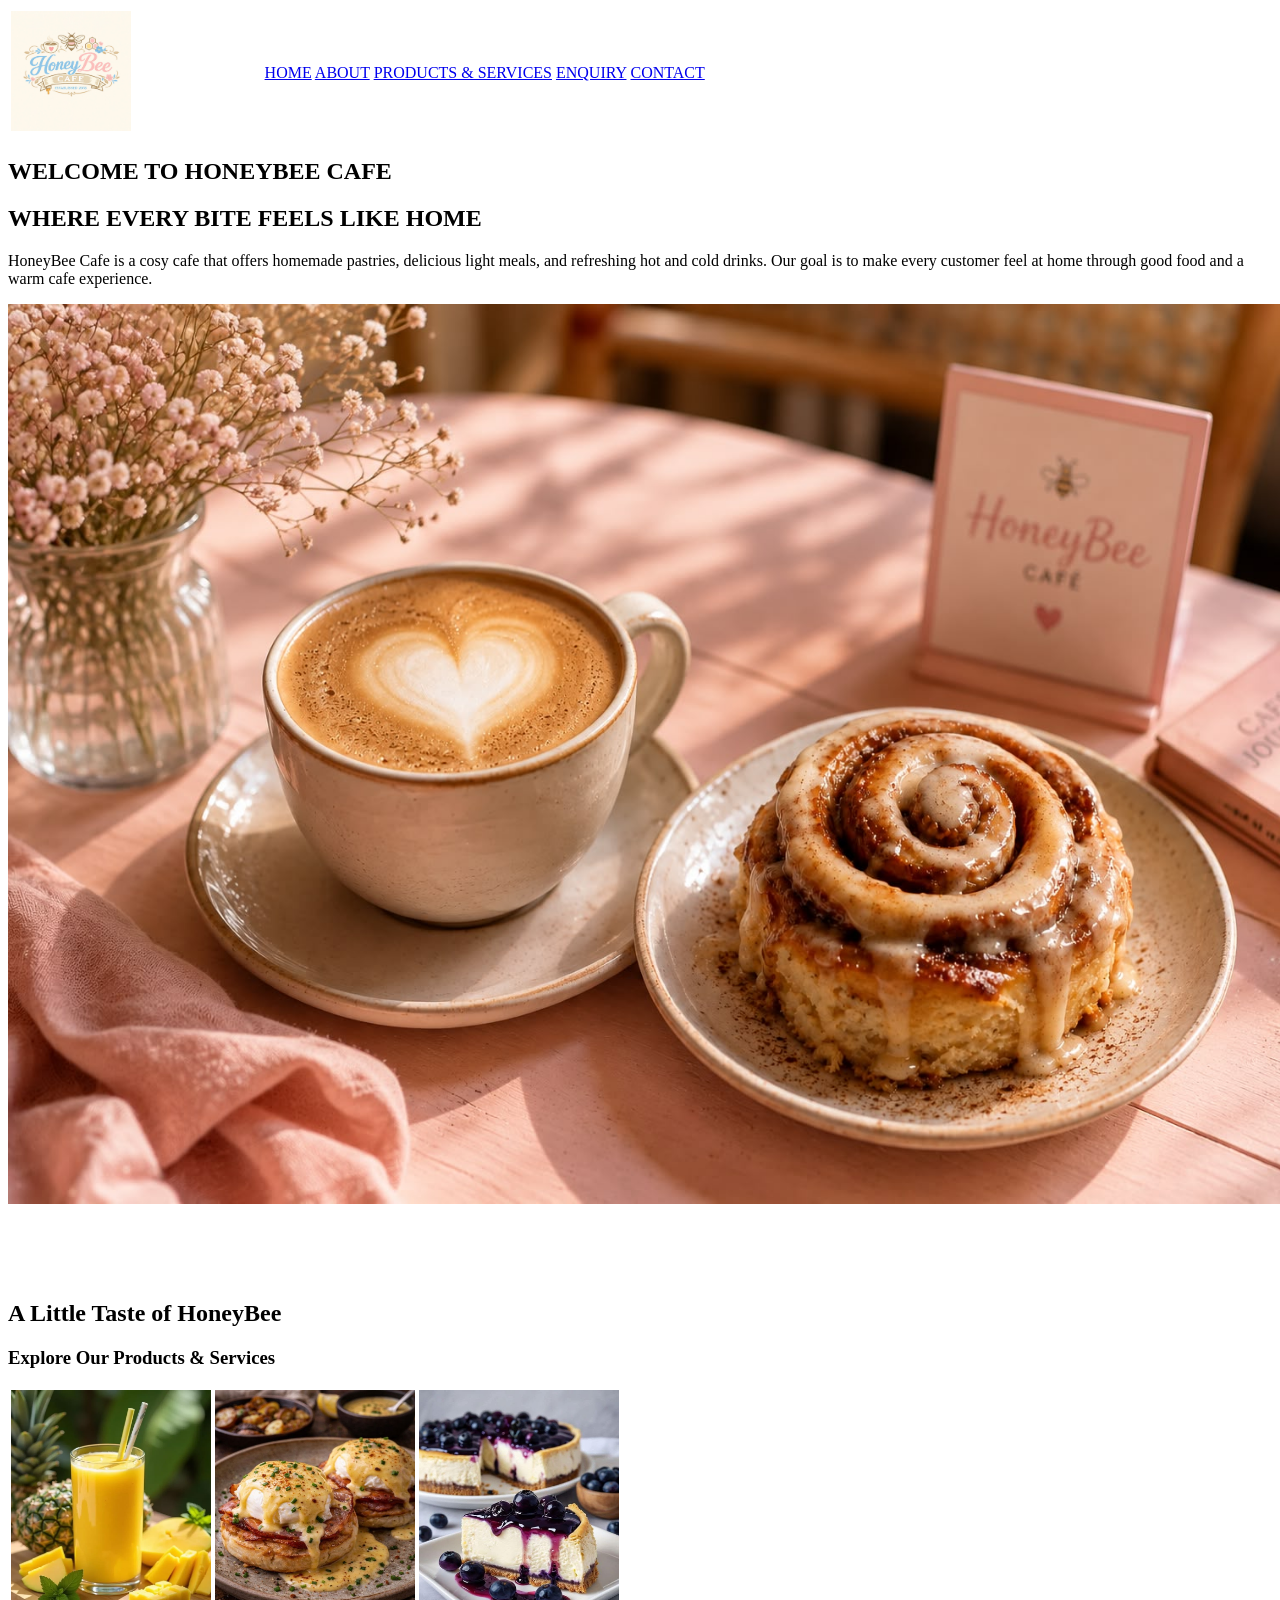
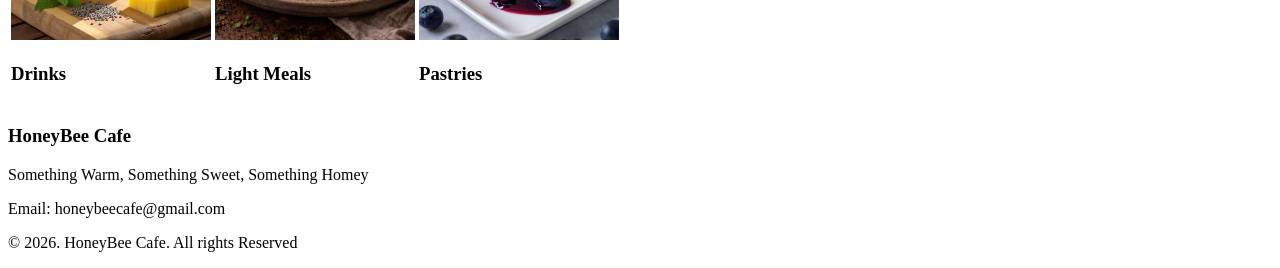
==== index.html @ 022ff83e "linking style.css to the existing pages" ====
<!DOCTYPE html>
<html lang="en">
<head>
    <meta charset="UTF-8">
    <meta name="viewport" content="width=device-width, initial-scale=1.0">
    <link rel="stylesheet" href="./assets/css/style.css">
    <title>HOME | HoneyBee Cafe</title>
</head>
<body>
    <!--Header Section-->
    <header>
        <table width="100%">
            <tr>
                <td width="20%">
                    <!--HoneyBee Cafe Logo-->
                    <img src="./assets/images/HoneyBee Logo.jpeg" alt="HoneyBee Cafe Logo" width="120">
                </td>
                <td>
                    <!--Main Navigation Menu-->
                    <nav>
                        <a href="./index.html">HOME</a>
                        <a href="./pages/about.html">ABOUT</a>
                        <a href="./pages/products&services.html">PRODUCTS & SERVICES</a>
                        <a href="./pages/enquiry.html">ENQUIRY</a>
                        <a href="./pages/contact.html">CONTACT</a>
                    </nav>
                </td>
            </tr>
        </table>
    </header>
    <!--Main Content-->
    <main>
        <!--Welcome Section-->
        <section>
            <h1>WELCOME TO HONEYBEE CAFE</h1>
            <h2>WHERE EVERY BITE FEELS LIKE HOME</h2>
            <p>
                HoneyBee Cafe is a cosy cafe that offers homemade pastries,
                delicious light meals, and refreshing hot and cold drinks.
                Our goal is to make every customer feel at home through good food and a warm cafe experience.
            </p>
            <img src="assets/images/Hero Image.jpeg" alt="Hero Image" width="1300" height="900">
        </section>
        <section>
            <br/><br/>
            <br/><br/>
        </section>
        <!--Cafe Highlights Section-->
        <section>
            <h2>A Little Taste of HoneyBee</h2>
            <h3>Explore Our Products & Services</h3>
            <table>
                <tr>
                    <td>
                        <a href="./pages/products&services.html#drinks">
                            <img src="./assets/images/Pineapple Juice.jpeg" alt="Pineapple Juice" width="200" height="250">
                        </a>
                        <h3>Drinks</h3>
                    </td>
                    <td>
                        <a href="./pages/products&services.html#light-meals">
                            <img src="./assets/images/Egg Benedict.jpeg" alt="Egg Benedict" width="200" height="250">
                        </a>
                        <h3>Light Meals</h3>
                    </td>
                    <td>
                        <a href="./pages/products&services.html#pastries">
                            <img src="./assets/images/Bluberry Cheesecake.jpeg" alt="Blueberry Cheesecake" width="200" height="250">
                        </a>
                        <h3>Pastries</h3>
                    </td>  
                </tr>
            </table>
        </section>
    </main>
    <!--Footer Section-->
    <footer>
        <h3>HoneyBee Cafe</h3>

        <p>Something Warm, Something Sweet, Something Homey</p>
        <p>Email: honeybeecafe@gmail.com</p>
        <p>&copy; 2026. HoneyBee Cafe. All rights Reserved</p>
    </footer>
</body>
</html>
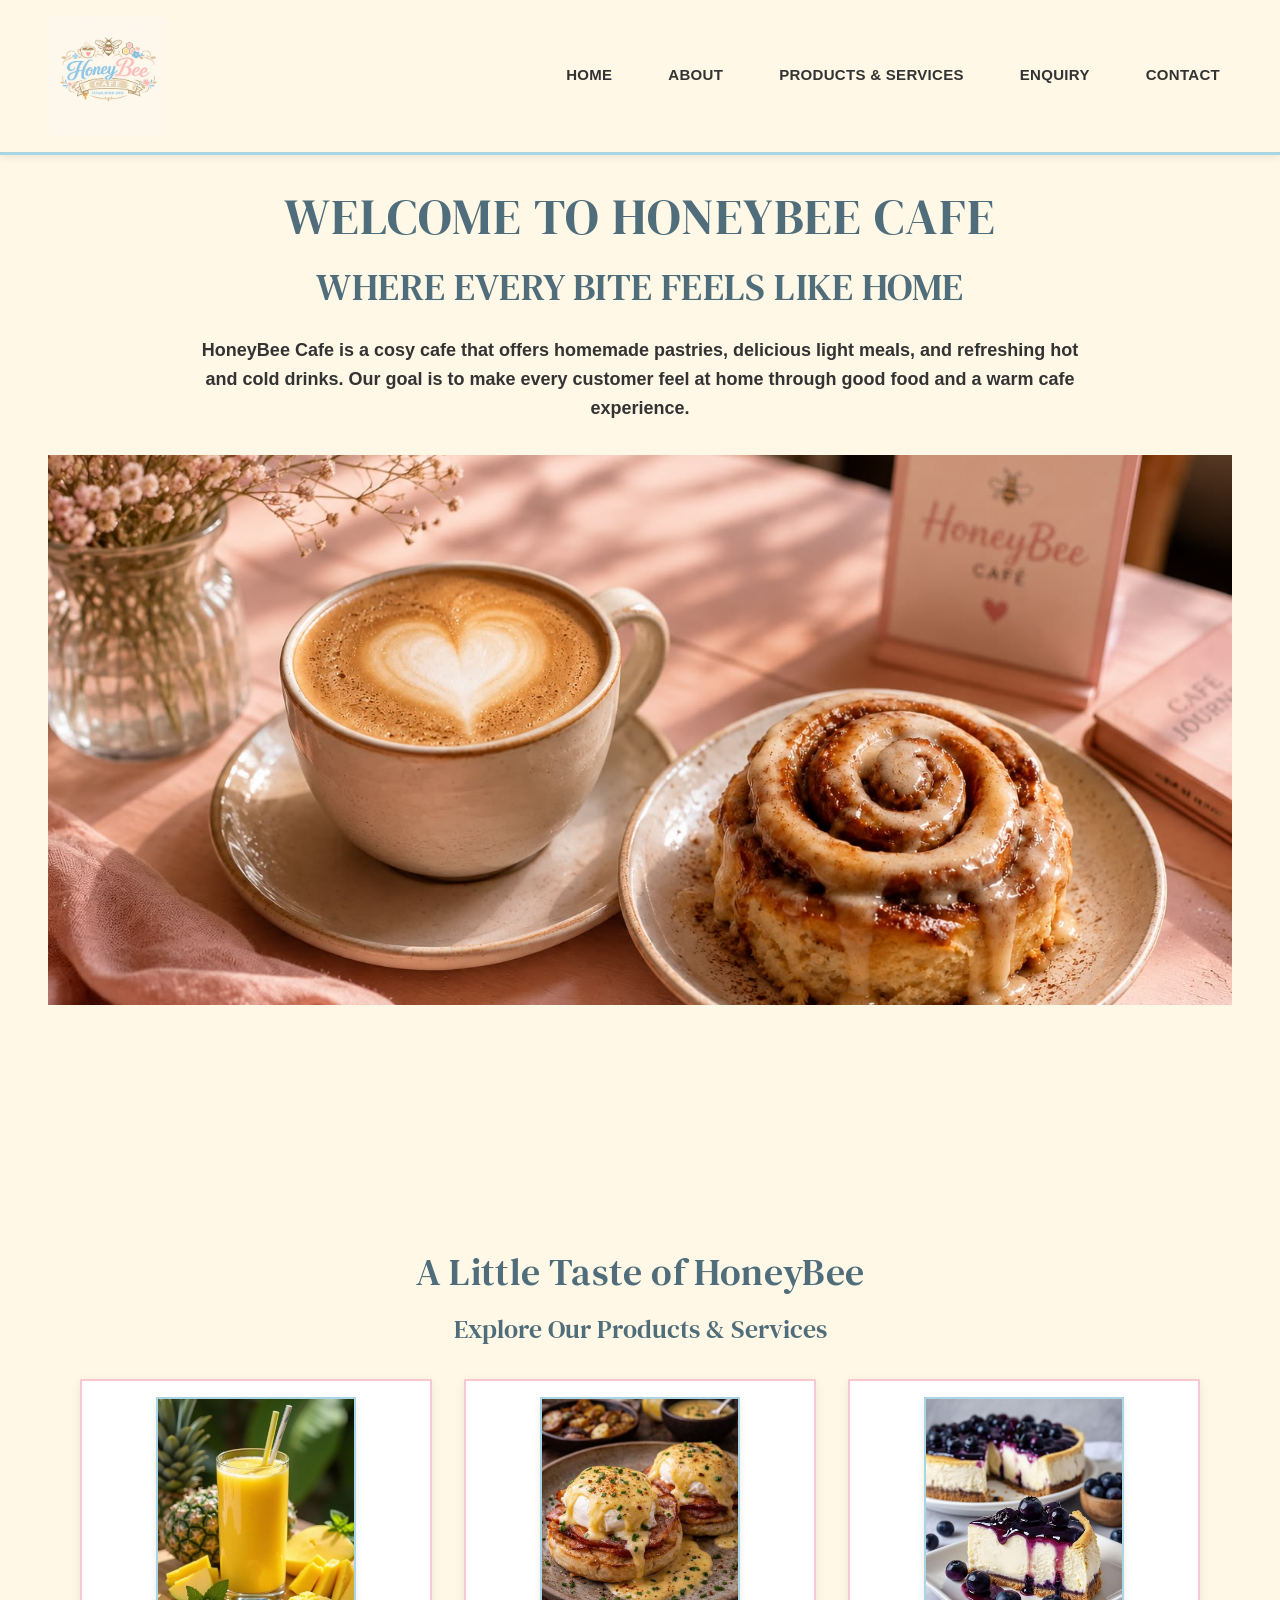
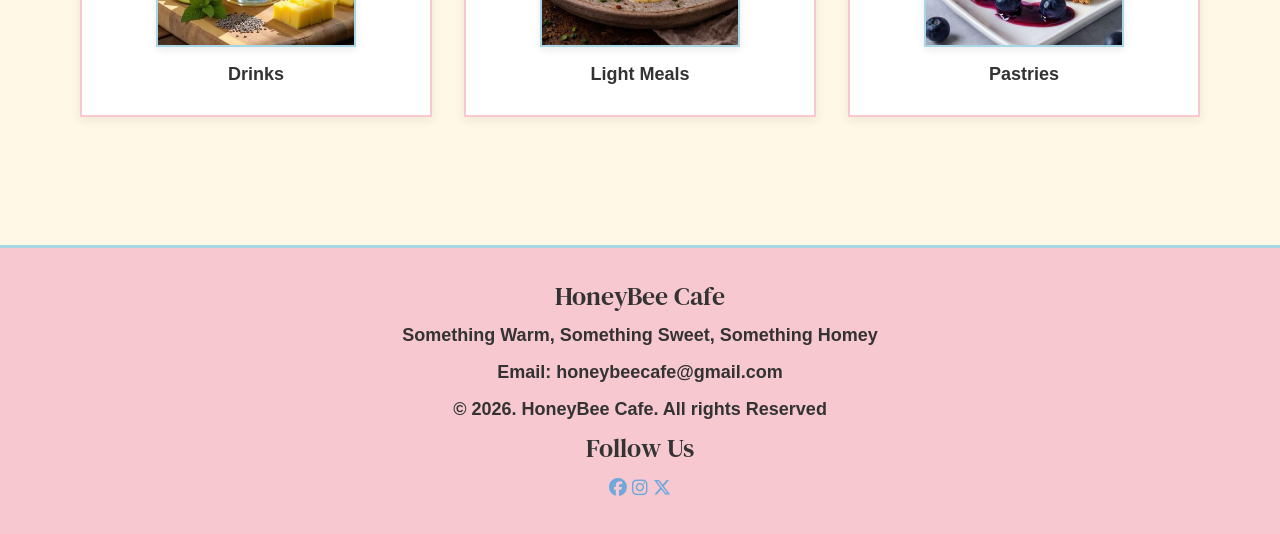
==== commit 2fe506d9: "Updated index.html" ====
--- a/index.html
+++ b/index.html
@@ -4,6 +4,8 @@
     <meta charset="UTF-8">
     <meta name="viewport" content="width=device-width, initial-scale=1.0">
     <link rel="stylesheet" href="./assets/css/style.css">
+    <link rel="icon" type="image/jpeg" href="./assets/images/favicon.logo.jpeg">
+    <link rel="stylesheet" href="https://cdnjs.cloudflare.com/ajax/libs/font-awesome/6.5.2/css/all.min.css">
     <title>HOME | HoneyBee Cafe</title>
 </head>
 <body>
@@ -80,6 +82,25 @@
         <p>Something Warm, Something Sweet, Something Homey</p>
         <p>Email: honeybeecafe@gmail.com</p>
         <p>&copy; 2026. HoneyBee Cafe. All rights Reserved</p>
+
+        <h3 class="follow">Follow Us</h3>
+
+        <div class="social-icons">
+            <!-- Facebook icon -->
+            <a href="https://www.facebook.com/" target="_blank" aria-label="Facebook">
+                <i class="fa-brands fa-facebook"></i>
+            </a>
+
+            <!-- Instagram icon -->
+            <a href="https://www.instagram.com/" target="_blank" aria-label="Instagram">
+                <i class="fa-brands fa-instagram"></i>
+            </a>
+
+            <!-- X/Twitter icon -->
+            <a href="https://x.com/" target="_blank" aria-label="Twitter">
+                <i class="fa-brands fa-x-twitter"></i>
+            </a>
+        </div>
     </footer>
 </body>
 </html>
--- a/assets/css/style.css
+++ b/assets/css/style.css
@@ -0,0 +1,785 @@
+/* 
+    HoneyBee Cafe
+    External CSS Stylesheet
+*/
+
+/* Google Fonts */
+@import url('https://fonts.googleapis.com/css2?family=DM+Serif+Display&family=DM+Serif+Text&display=swap');
+
+/* HoneyBee Café colour palette */
+:root {
+    --baby-blue: #A9D6E5;
+    --baby-pink: #F7C8D0;
+    --cream-white: #FFF8E7;
+    --dark-text: #333333;
+    --white: #FFFFFF;
+}
+
+/* CSS Reset */
+/* Removes the browser's default margin and padding */
+* {
+    margin: 0;
+    padding: 0;
+    box-sizing: border-box; 
+}
+
+/* Header visual styling */
+header {
+    background-color: var(--white);
+    border-bottom: 3px solid var(--baby-blue);
+    box-shadow: 0 2px 8px rgba(0, 0, 0, 0.08);
+}
+
+/* Styles the HoneyBee Cafe logo */
+header img {
+    border-radius: 8px;
+}
+
+/* Base styling */
+/* Styling for the entire webpage */
+body {
+    font-family: Arial, sans-serif;
+    font-size: 18px;
+    line-height: 1.6;
+    background-color: var(--cream-white);
+    color: var(--dark-text);
+}
+
+/* Heading visual styling */
+h1,
+h2,
+h3 {
+    color: #4F6D7A;
+}
+
+/*H1: Main headings*/
+h1 {
+    font-family: 'DM Serif Display', serif;
+    font-size: 3.125rem;
+    font-weight: 400;
+    line-height: 1.2;
+    letter-spacing: 0.02em;
+}
+
+/*H2: Section headings*/
+h2 {
+    font-family: 'DM Serif Text', serif;
+    font-size: 2.375rem; 
+    font-weight: 400;
+    line-height: 1.3;
+    letter-spacing: 0.01em;
+    text-align: center;
+}
+
+/* H3: Subsection headings */
+h3 {
+    font-family: 'DM Serif Text', serif;
+    font-size: 1.625rem;
+    font-weight: 400;
+    line-height: 1.3;
+}
+
+/*Paragraphs*/
+p {
+    font-family: Arial, sans-serif;
+    font-size: 1.125rem;
+    font-weight: 400;
+    line-height: 1.6;
+}
+
+/* Image styling */
+/* Help images adjust to smaller screens */
+img {
+    max-width: 100%;
+    height: auto;
+
+    display: block;
+}
+
+/* Link Styling */
+a {
+    text-decoration: none;
+ 
+    /* Baby Blue */
+    color: #6FA8DC;
+}
+
+/* Navigation layout */
+/* Places the navigation links in a row */
+nav {
+    display: flex;
+    justify-content: flex-end;
+    align-items: center;
+    gap: 2rem;
+}
+
+/* Navigation text */
+nav a {
+    font-family: Arial, sans-serif;
+    font-size: 0.9375rem;
+    font-weight: 600;
+    letter-spacing: 0.02em;
+}
+
+/* Styles each navigation link */
+nav a{
+    color: #333333;
+    white-space: nowrap;
+}
+
+/* Navigation visual styling */
+nav a {
+    color: var(--dark-text);
+    padding: 0.5rem 0.75rem;
+    border-bottom: 2px solid transparent;
+}
+
+/* Changes the navigation link when the mouse moves over it */
+nav a:hover {
+    color: #5B9BD5;
+    border-bottom: 2px solid var(--baby-pink);
+}
+
+/* Shows which navigation link has keyboard focus */
+nav a:focus {
+    outline: 2px solid var(--baby-blue);
+    outline-offset: 3px;
+}
+
+/* Styling while the navigation link is being clicked */
+nav a:active {
+    color: #5B9BD5;
+}
+
+/* Button text */
+button, 
+input[type="submit"] {
+    font-family: Arial, sans-serif;
+    font-size: 0.9375rem;
+    font-weight: 600;
+}
+
+/* Header layout */
+/* Styles the main header area */
+header {
+    width: 100%;
+    padding: 1rem 3rem;
+    background-color: #FFF8E7;
+}
+
+/* Makes the header table use the full available width */
+header table {
+    width: 100%;
+    border-collapse: collapse;
+}
+
+/* Keeps the logo from becoming too large */
+header img {
+    width: 120px;
+    height: auto;
+}
+
+
+
+/* Main content layout */
+main {
+    width: 100%;
+    max-width: 1400px;
+    margin: 0 auto;
+    padding: 2rem 3rem;
+}
+
+/* Section layout */
+section {
+    margin-bottom: 4rem;
+}
+
+/* Welcome section */
+main > section:first-child {
+    text-align: center;
+}
+
+/* Adds space below the main heading */
+main > section:first-child h1 {
+    margin-bottom: 1rem;
+}
+
+/* Adds space below the second heading */
+main > section:first-child h2 {
+    margin-bottom: 1.5rem;
+}
+
+/* Controls the width of the welcome paragraph */
+main > section:first-child p {
+    max-width: 900px;
+    margin: 0 auto 2rem;
+}
+
+/* Hero image */
+main > section:first-child img {
+    width: 100%;
+    max-height: 550px;
+    object-fit: cover;
+    margin: 0 auto;
+}
+
+/* Cafe highlights */
+main > section:nth-of-type(3) {
+    text-align: center;
+}
+
+main > section:nth-of-type(3) table {
+    width: 100%;
+    border-collapse: separate;
+    border-spacing: 2rem;
+}
+
+main > section:nth-of-type(3) td {
+    width: 33.33%;
+    vertical-align: top;
+}
+
+main > section:nth-of-type(3) td img {
+    width: 200px;
+    height: 250px;
+    object-fit: cover;
+    margin: 0 auto 1rem;
+}
+
+main > section:nth-of-type(3) td h3 {
+    margin-top: 0.5rem;
+}
+
+/* Product cards - Food, Drinks and Desserts */
+main section table td {
+    background-color: var(--white);
+    padding: 1.5rem;
+    border: 2px solid var(--baby-pink);
+    box-shadow: 0 3px 10px rgba(0, 0, 0, 0.08);
+}
+
+main section table td {
+    transition: transform 0.3s ease, box-shadow 0.3s ease;
+}
+
+/* Makes all product cards lift when hovered */
+main section table td:hover {
+    transform: translateY(-5px);
+    box-shadow: 0 6px 14px rgba(0, 0, 0, 0.12);
+}
+
+/* Footer layout */
+footer {
+    width: 100%;
+    padding: 2rem 3rem;
+    text-align: center;
+    background-color: #F8D7DA;
+}
+
+footer h3 {
+    margin-bottom: 0.5rem;
+}
+
+/* Keeps the footer content readable */
+footer p {
+    max-width: 900px;
+    margin: 0.5rem auto;
+}
+
+/* About page layout */
+/* Centres the main About page heading */
+main > h1 {
+    text-align: center;
+    margin-bottom: 2rem;
+}
+
+/* Adds spacing between the About page sections */
+main section {
+    margin-bottom: 4rem;
+}
+
+/* Controls the width of paragraphs */
+main section p {
+    max-width: 1000px;
+    margin: 0 auto 1.5rem;
+}
+
+/* Founders and team layout */
+/* Makes the tables containing people use the available width */
+main section table {
+    width: 100%;
+    border-collapse: separate;
+    border-spacing: 2rem;
+}
+
+/* Keeps people in separate columns on desktop */
+main section table td {
+    text-align: center;
+    vertical-align: top;
+}
+
+/* Keeps team images consistent */
+main section table td img {
+    width: 200px;
+    height: 200px;
+    object-fit: cover;
+    margin: 0 auto 1rem;
+}
+
+/* Products & Services page */
+/* Centres the MENU heading */
+main > h1 {
+    text-align: center;
+    margin-bottom: 3rem;
+}
+
+/* Gives the product tables a clean desktop layout */
+main section table {
+    width: 100%;
+    table-layout: fixed;
+    border-collapse: separate;
+    border-spacing: 1.5rem;
+}
+
+/* Centres each product */
+main section table td {
+    text-align: center;
+    vertical-align: top;
+    width: 25%;
+    overflow-wrap: break-word;
+}
+
+/* Keeps the product images consistent */
+main section table td img {
+    width: 200px;
+    height: 200px;
+    object-fit: cover;
+    margin: 0 auto 1rem;
+}
+
+/* Product image styling */
+main section table td img {
+    border: 2px solid var(--baby-blue);
+    box-shadow: 0 3px 8px rgba(0, 0, 0, 0.08);
+}
+
+/* Product names */
+main section table td h3 {
+    color: var(--dark-text);
+    font-family: Arial, sans-serif;
+    font-size: 1.125rem;
+    font-weight: 600;
+    margin-top: 0.75rem;
+}
+
+/* Contact page layout */
+/* Centres the Contact page heading */
+main > h1 {
+    text-align: center;
+    margin-bottom: 2rem;
+}
+
+/* Keeps the contact sections readable */
+main section {
+    margin-bottom: 4rem;
+}
+
+/* Centres the section headings */
+main section h2 {
+    margin-bottom: 1rem;
+}
+
+/* Centres the map and makes it square */
+iframe {
+    width: 500px;
+    height: 500px;
+    max-width: 100%;
+    min-height: 300px;
+    display: block;
+    margin: 2rem auto;
+    border: 0;
+}
+
+/* Enquiry page layout */
+/* Centres the Enquiry page heading */
+main > h1 {
+    text-align: center;
+    margin-bottom: 2rem;
+}
+
+/* Keeps the form from becoming too wide */
+form {
+    max-width: 900px;
+    margin: 0 auto;
+}
+
+/* Creates spacing around each group of form fields */
+fieldset {
+    margin-bottom: 2rem;
+    padding: 1.5rem;
+}
+
+/* Form element layout */
+input,
+select,
+textarea {
+    width: 100%;
+    max-width: 100%;
+    padding: 0.75rem;
+    margin-top: 0.5rem;
+}
+
+/* Aligns the delivery and collection options */
+fieldset input[type="radio"] {
+    width: auto;
+    margin-right: 0.5rem;
+    margin-left: 0;
+}
+
+/* Adds spacing between the two options */
+fieldset label {
+    margin-right: 1.5rem;
+}
+
+/* Styles text fields, dropdowns and text areas */
+input,
+select,
+textarea {
+    font-family: Arial, sans-serif;
+    font-size: 1rem;
+    border: 1px solid #CCCCCC;
+    background-color: var(--cream-white);
+    color: var(--dark-text);
+}
+
+/* Highlights the field currently being used */
+input:focus,
+select:focus,
+textarea:focus {
+    outline: 2px solid var(--baby-blue);
+    border-color: var(--baby-blue);
+}
+
+/* Allows the message boxes to be resized vertically */
+textarea {
+    min-height: 150px;
+    resize: vertical;
+}
+
+/* Form visual styling */
+form {
+    background-color: var(--white);
+    padding: 2rem;
+    border: 2px solid var(--baby-blue);
+    box-shadow: 0 3px 10px rgba(0, 0, 0, 0.08);
+}
+
+fieldset {
+    border: 1px solid var(--baby-pink);
+    padding: 1.5rem;
+}
+
+legend {
+    padding: 0 0.5rem;
+    font-family: 'DM Serif Text', serif;
+    font-size: 1.625rem;
+    color: #4F6D7A;
+}
+
+/* Button styling */
+button,
+input[type="submit"] {
+    background-color: var(--baby-blue);
+    color: var(--dark-text);
+    border: 2px solid var(--baby-blue);
+    padding: 0.75rem 1.5rem;
+    cursor: pointer;
+}
+
+button:hover,
+input[type="submit"]:hover {
+    background-color: var(--baby-pink);
+    border-color: var(--baby-pink);
+}
+
+button:focus,
+input[type="submit"]:focus {
+    outline: 2px solid #5B9BD5;
+    outline-offset: 3px;
+}
+
+button:active,
+input[type="submit"]:active {
+    transform: translateY(1px);
+}
+
+/* Footer visual styling */
+
+footer {
+    background-color: var(--baby-pink);
+    border-top: 3px solid var(--baby-blue);
+}
+
+footer h3 {
+    color: var(--dark-text);
+}
+
+/* Product Card Styling */
+/* Keeps all product cards the same height */
+main section table td {
+    min-height: 400px;
+    padding: 1rem;
+}
+
+/* Keeps product images the same size */
+main section table td img {
+    width: 200px;
+    height: 200px;
+    object-fit: cover;
+    margin: 0 auto 1rem;
+}
+
+/* Styles the product name */
+main section table td h3 {
+    margin-top: 0.75rem;
+    margin-bottom: 0.75rem;
+}
+
+/* Styles the product price */
+main section table td p {
+    margin-top: 0.5rem;
+}
+
+/* Responsive design tablet */
+/* Applies when the screen is 768px or smaller */
+@media screen and (max-width: 768px) {
+
+    /* Reduces the spacing around the header */
+    header {
+        padding: 1rem 1.5rem;
+    }
+
+    /* Changes the navigation from one horizontal row
+       to a wrapped layout */
+    nav {
+        flex-wrap: wrap;
+        justify-content: center;
+        gap: 1rem;
+    }
+
+    /* Reduces the main content spacing */
+    main {
+        padding: 1.5rem;
+    }
+
+    /* Makes the main heading slightly smaller */
+    h1 {
+        font-size: 2.75rem;
+    }
+
+    /* Makes section headings slightly smaller */
+    h2 {
+        font-size: 2rem;
+    }
+
+    /* Makes sub-headings slightly smaller */
+    h3 {
+        font-size: 1.5rem;
+    }
+
+    /* Reduces the space between sections */
+    section {
+        margin-bottom: 3rem;
+    }
+}
+
+/* Responsive design mobile */
+/* Applies when the screen is 480px or smaller */
+@media screen and (max-width: 480px) {
+
+    /* Reduces header spacing */
+    header {
+        padding: 1rem;
+    }
+
+    /* Places the navigation links in a vertical layout */
+    nav {
+        flex-direction: column;
+        gap: 0.5rem;
+    }
+
+    /* Makes the navigation links easier to tap */
+    nav a {
+        display: block;
+        width: 100%;
+        text-align: center;
+        padding: 0.5rem;
+    }
+
+    /* Reduces the main content padding */
+    main {
+        padding: 1rem;
+    }
+
+    /* Smaller mobile main heading */
+    h1 {
+        font-size: 2.25rem;
+    }
+
+    /* Smaller mobile section heading */
+    h2 {
+        font-size: 1.75rem;
+    }
+
+    /* Smaller mobile sub-heading */
+    h3 {
+        font-size: 1.375rem;
+    }
+
+    /* Keeps paragraph text readable on mobile */
+    p {
+        font-size: 1rem;
+    }
+
+    /* Makes the Home page highlight table fit a phone */
+    main > section:nth-of-type(3) table,
+    main > section:nth-of-type(3) tbody,
+    main > section:nth-of-type(3) tr {
+        display: block;
+        width: 100%;
+    }
+
+    /* Places each highlight underneath the previous one */
+    main > section:nth-of-type(3) td {
+        display: block;
+        width: 100%;
+        margin-bottom: 1.5rem;
+    }
+
+    /* Reduces the spacing around forms */
+    form {
+        padding: 1rem;
+    }
+
+    /* Prevents form elements from overflowing */
+    input,
+    select,
+    textarea,
+    button {
+        max-width: 100%;
+    }
+
+    /* Reduces fieldset padding */
+    fieldset {
+        padding: 1rem;
+    }
+
+    /* Makes the footer more compact */
+    footer {
+        padding: 1.5rem 1rem;
+    }
+
+    /* Product tables become a single-column layout on mobile */
+    main section table,
+    main section tbody,
+    main section tr {
+        display: block;
+        width: 100%;
+    }
+
+    /* Each product occupies the full mobile width */
+    main section table td {
+        display: block;
+        width: 100%;
+        margin-bottom: 2rem;
+    }
+
+    /* Makes the product images smaller on mobile */
+    main section table td img {
+        width: 180px;
+        height: 180px;
+        margin-left: auto;
+        margin-right: auto;
+    }
+
+    /* Makes the Google Map shorter on mobile */
+    iframe {
+        width: 100%;
+        height: 350px;
+        min-height: 300px;
+    }
+}
+
+/* About page - centres team members */
+.team-member {
+    text-align: center;
+    margin-bottom: 3rem;
+}
+
+/* About page - makes team member pictures round */
+.team-member img {
+    width: 220px;
+    height: 220px;
+    object-fit: cover;
+    border-radius: 50%;
+    margin: 0 auto 1rem;
+    display: block;
+    border: 3px solid var(--baby-blue);
+    transition: all 0.3s ease;
+}
+
+/* Enlarge the picture when the user hovers over it */
+.team-member img:hover {
+    width: 350px;
+    height: 350px;
+    border-radius: 10px;
+    cursor: pointer;
+}
+
+/* About page - styles the team member names */
+.team-member h3 {
+    margin-bottom: 0.75rem;
+    color: var(--dark-text);
+}
+
+/* Centres the Baristas and Cafe Servers sections */
+main section:last-of-type article {
+    text-align: center;
+}
+
+/* Centres the Make an Enquiry link */
+.enquiry-link {
+    text-align: center;
+    margin-top: 2rem;
+}
+
+/* Centres and slightly bolds the enquiry introduction */
+.enquiry-intro {
+    text-align: center;
+    font-weight: 600;
+    margin-bottom: 2rem;
+}
+
+/* Slightly bolds paragraph text */
+p {
+    text-align: center;
+    font-weight: 600;
+    margin-bottom: 2rem;
+}
+
+.location {
+    text-align: center;
+    margin-bottom: 2rem;
+}
+
+.contact-info {
+    text-align: center;
+    margin-bottom: 2rem;
+}
+
+/* Centres the buttons */
+button,
+input[type="submit"] {
+    display: block;
+    margin: 1rem auto;
+}
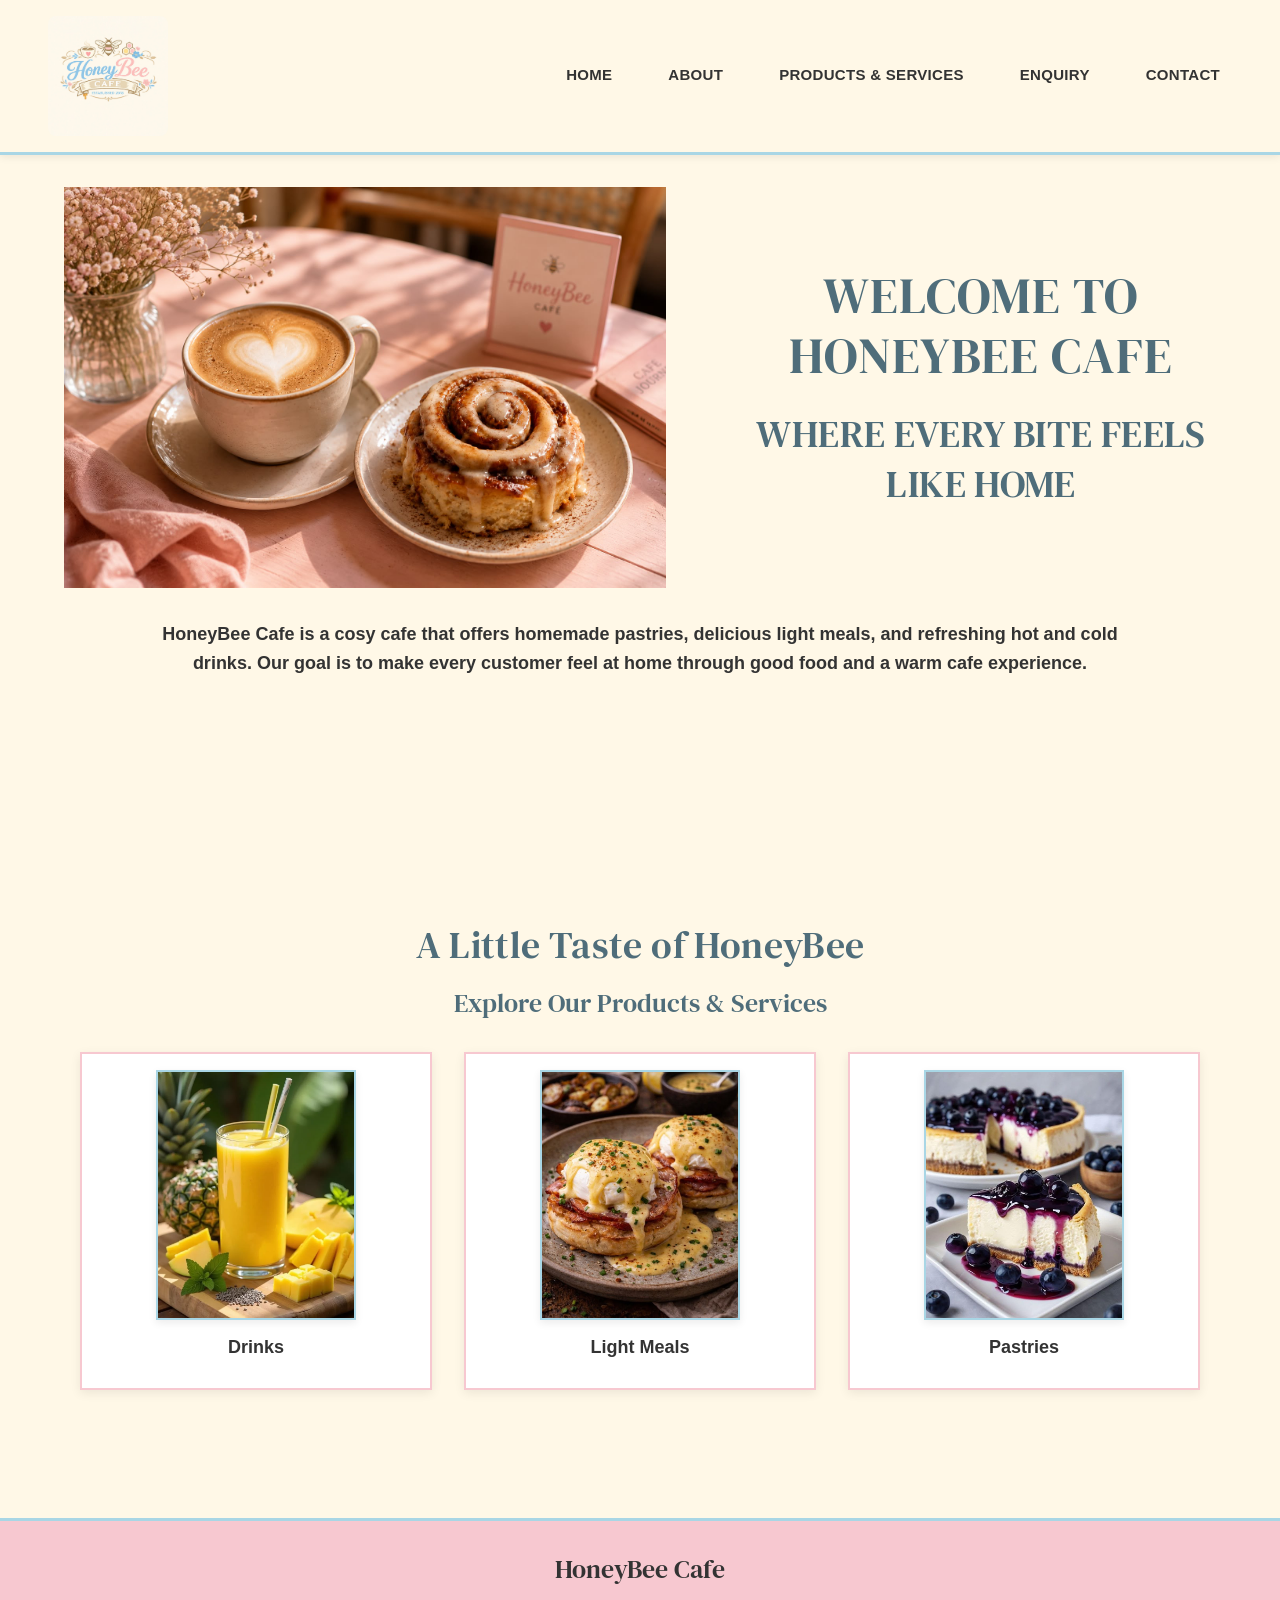
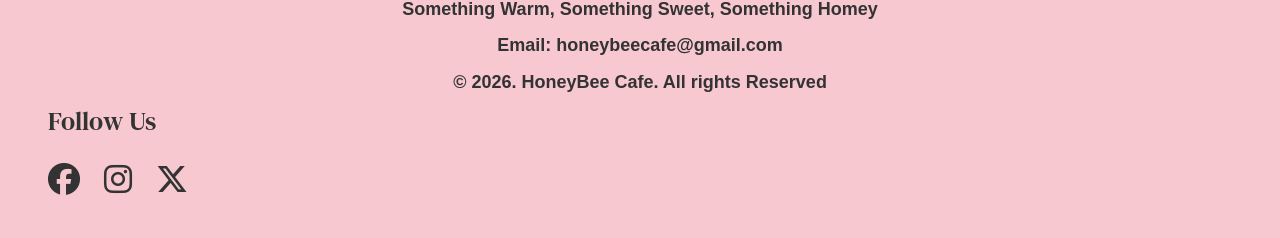
==== commit 87d71484: "Update index.html" ====
--- a/index.html
+++ b/index.html
@@ -33,16 +33,31 @@
     <!--Main Content-->
     <main>
         <!--Welcome Section-->
-        <section>
+<section class="hero">
+    <div class="hero-top">
+
+        <!--Hero image-->
+        <div class="hero-image">
+            <img src="assets/images/Hero Image.jpeg" alt="Hero Image">
+        </div>
+
+        <!--Welcome heading and slogan-->
+        <div class="hero-welcome">
             <h1>WELCOME TO HONEYBEE CAFE</h1>
             <h2>WHERE EVERY BITE FEELS LIKE HOME</h2>
-            <p>
-                HoneyBee Cafe is a cosy cafe that offers homemade pastries,
-                delicious light meals, and refreshing hot and cold drinks.
-                Our goal is to make every customer feel at home through good food and a warm cafe experience.
-            </p>
-            <img src="assets/images/Hero Image.jpeg" alt="Hero Image" width="1300" height="900">
-        </section>
+        </div>
+
+    </div>
+
+    <!--Welcome paragraph-->
+    <div class="hero-paragraph">
+        <p>
+            HoneyBee Cafe is a cosy cafe that offers homemade pastries,
+            delicious light meals, and refreshing hot and cold drinks.
+            Our goal is to make every customer feel at home through good food and a warm cafe experience.
+        </p>
+    </div>
+</section>
         <section>
             <br/><br/>
             <br/><br/>
--- a/assets/css/style.css
+++ b/assets/css/style.css
@@ -194,32 +194,59 @@
     margin-bottom: 4rem;
 }
 
-/* Welcome section */
-main > section:first-child {
-    text-align: center;
-}
-
-/* Adds space below the main heading */
-main > section:first-child h1 {
-    margin-bottom: 1rem;
-}
-
-/* Adds space below the second heading */
-main > section:first-child h2 {
+/* Home page hero section */
+/* Creates the main hero area */
+.hero {
+    width: 100%;
+    margin-bottom: 4rem;
+}
+
+/* Places the hero image and welcome text next to each other */
+.hero-top {
+    display: flex;
+    align-items: center;
+    gap: 4rem;
+}
+
+/* Controls the width of the hero image */
+.hero-image {
+    width: 60%;
+    margin-left: 1rem;
+}
+
+/* Makes the hero image square */
+.hero-image img {
+    width: 100%;
+    height: auto;
+    object-fit: contain;
+}
+
+/* Controls the welcome heading area */
+.hero-welcome {
+    width: 50%;
+    text-align: center;
+}
+
+/* Adds space underneath the main welcome heading */
+.hero-welcome h1 {
     margin-bottom: 1.5rem;
 }
 
-/* Controls the width of the welcome paragraph */
-main > section:first-child p {
-    max-width: 900px;
-    margin: 0 auto 2rem;
-}
-
-/* Hero image */
-main > section:first-child img {
-    width: 100%;
-    max-height: 550px;
-    object-fit: cover;
+/* Controls the slogan */
+.hero-welcome h2 {
+    margin-bottom: 0;
+}
+
+/* Places the welcome paragraph underneath the hero */
+.hero-paragraph {
+    width: 100%;
+    margin-top: 2rem;
+    text-align: center;
+}
+
+/* Keeps the welcome paragraph from becoming too wide */
+.hero-paragraph p {
+    max-width: 1000px;
     margin: 0 auto;
 }
 
@@ -518,7 +545,10 @@
 footer {
     background-color: var(--baby-pink);
     border-top: 3px solid var(--baby-blue);
-}
+
+}
+
+
 
 footer h3 {
     color: var(--dark-text);
@@ -590,6 +620,24 @@
     /* Reduces the space between sections */
     section {
         margin-bottom: 3rem;
+    }
+
+    /* Changes the Home hero to one column on smaller screens */
+    .hero-top {
+        flex-direction: column;
+        gap: 2rem;
+    }
+
+    /* Makes the hero image and text use the full width */
+    .hero-image,
+    .hero-welcome {
+        width: 100%;
+    }
+
+    /* Keeps the square hero image centred */
+    .hero-image img {
+        max-width: 500px;
+        margin: 0 auto;
     }
 }
 
@@ -760,6 +808,37 @@
     margin-bottom: 2rem;
 }
 
+/* Makes the enquiry link look like a button */
+.enquiry-link a {
+    display: inline-block;
+    background-color: var(--baby-blue);
+    color: var(--dark-text);
+    border: 2px solid var(--baby-blue);
+    padding: 0.75rem 1.5rem;
+    font-family: Arial, sans-serif;
+    font-size: 0.9375rem;
+    font-weight: 600;
+    text-decoration: none;
+    cursor: pointer;
+}
+
+/* Changes the button colour when the mouse is over it */
+.enquiry-link a:hover {
+    background-color: var(--baby-pink);
+    border-color: var(--baby-pink);
+}
+
+/* Shows an outline when the link receives keyboard focus */
+.enquiry-link a:focus {
+    outline: 2px solid #5B9BD5;
+    outline-offset: 3px;
+}
+
+/* Slight movement when the button is clicked */
+.enquiry-link a:active {
+    transform: translateY(1px);
+}
+
 /* Slightly bolds paragraph text */
 p {
     text-align: center;
@@ -782,4 +861,33 @@
 input[type="submit"] {
     display: block;
     margin: 1rem auto;
-}+}
+
+/* Aligns the Follow Us section to the left */
+.social-icons {
+    text-align: left;
+    display: flex;
+    justify-content: flex-start;
+    align-items: center;
+    gap: 1.5rem;
+    margin-top: 1rem;
+}
+
+/* Makes the Follow Us heading left-aligned */
+.follow {
+    text-align: left;
+}
+
+/* Styles the social media icons */
+.social-icons a {
+    font-size: 2rem;
+    color: var(--dark-text);
+    transition: transform 0.2s ease, color 0.2s ease;
+}
+
+/* Icon hover effect */
+.social-icons a:hover {
+    color: #5B9BD5;
+    transform: scale(1.1);
+}
+
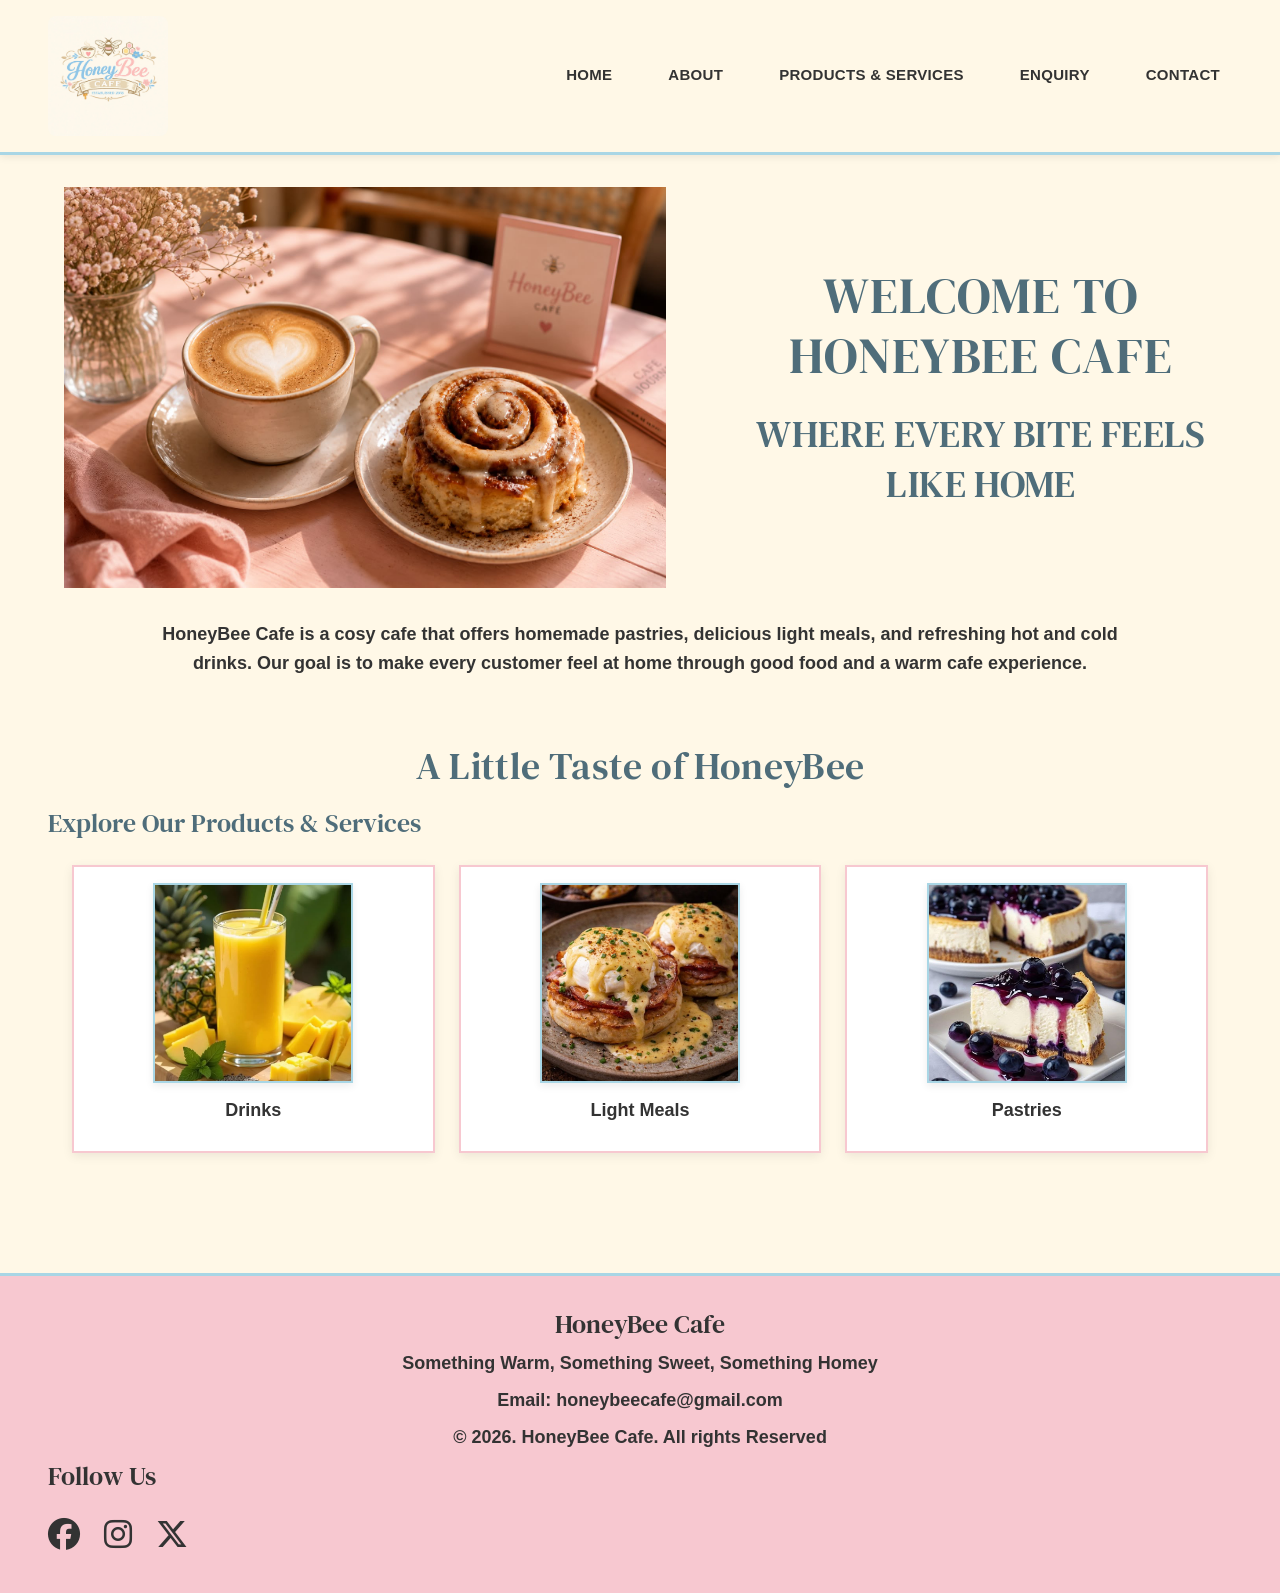
==== commit 07c99204: "Updated style.css and index.html" ====
--- a/index.html
+++ b/index.html
@@ -58,37 +58,41 @@
         </p>
     </div>
 </section>
-        <section>
-            <br/><br/>
-            <br/><br/>
-        </section>
-        <!--Cafe Highlights Section-->
-        <section>
-            <h2>A Little Taste of HoneyBee</h2>
-            <h3>Explore Our Products & Services</h3>
-            <table>
-                <tr>
-                    <td>
-                        <a href="./pages/products&services.html#drinks">
-                            <img src="./assets/images/Pineapple Juice.jpeg" alt="Pineapple Juice" width="200" height="250">
-                        </a>
-                        <h3>Drinks</h3>
-                    </td>
-                    <td>
-                        <a href="./pages/products&services.html#light-meals">
-                            <img src="./assets/images/Egg Benedict.jpeg" alt="Egg Benedict" width="200" height="250">
-                        </a>
-                        <h3>Light Meals</h3>
-                    </td>
-                    <td>
-                        <a href="./pages/products&services.html#pastries">
-                            <img src="./assets/images/Bluberry Cheesecake.jpeg" alt="Blueberry Cheesecake" width="200" height="250">
-                        </a>
-                        <h3>Pastries</h3>
-                    </td>  
-                </tr>
-            </table>
-        </section>
+
+       <!--Cafe Highlights Section-->
+<section>
+    <h2>A Little Taste of HoneyBee</h2>
+    <h3>Explore Our Products & Services</h3>
+
+    <table>
+        <tr>
+            <!--Drinks-->
+            <td>
+                <a href="./pages/products&services.html#drinks">
+                    <img src="./assets/images/Pineapple Juice.jpeg" alt="Pineapple Juice" width="200" height="250">
+                    <h3>Drinks</h3>
+                </a>
+            </td>
+
+            <!--Light Meals-->
+            <td>
+                <a href="./pages/products&services.html#light-meals">
+                    <img src="./assets/images/Egg Benedict.jpeg" alt="Egg Benedict" width="200" height="250">
+                    <h3>Light Meals</h3>
+                </a>
+            </td>
+
+            <!--Pastries-->
+            <td>
+                <a href="./pages/products&services.html#pastries">
+                    <img src="./assets/images/Bluberry Cheesecake.jpeg" alt="Blueberry Cheesecake" width="200" height="250">
+                    <h3>Pastries</h3>
+                </a>
+            </td>
+
+        </tr>
+    </table>
+</section>
     </main>
     <!--Footer Section-->
     <footer>
--- a/assets/css/style.css
+++ b/assets/css/style.css
@@ -891,3 +891,24 @@
     transform: scale(1.1);
 }
 
+/* Makes the entire Home page product card clickable */
+main > section:nth-of-type(2) td a {
+    display: block;
+    color: var(--dark-text);
+}
+
+/* Shows that the product card can be clicked */
+main > section:nth-of-type(2) td {
+    cursor: pointer;
+}
+
+/* Slightly enlarges the image when the card is hovered */
+main > section:nth-of-type(2) td:hover img {
+    transform: scale(1.05);
+}
+
+/* Smooth image hover effect */
+main > section:nth-of-type(2) td img {
+    transition: transform 0.3s ease;
+}
+
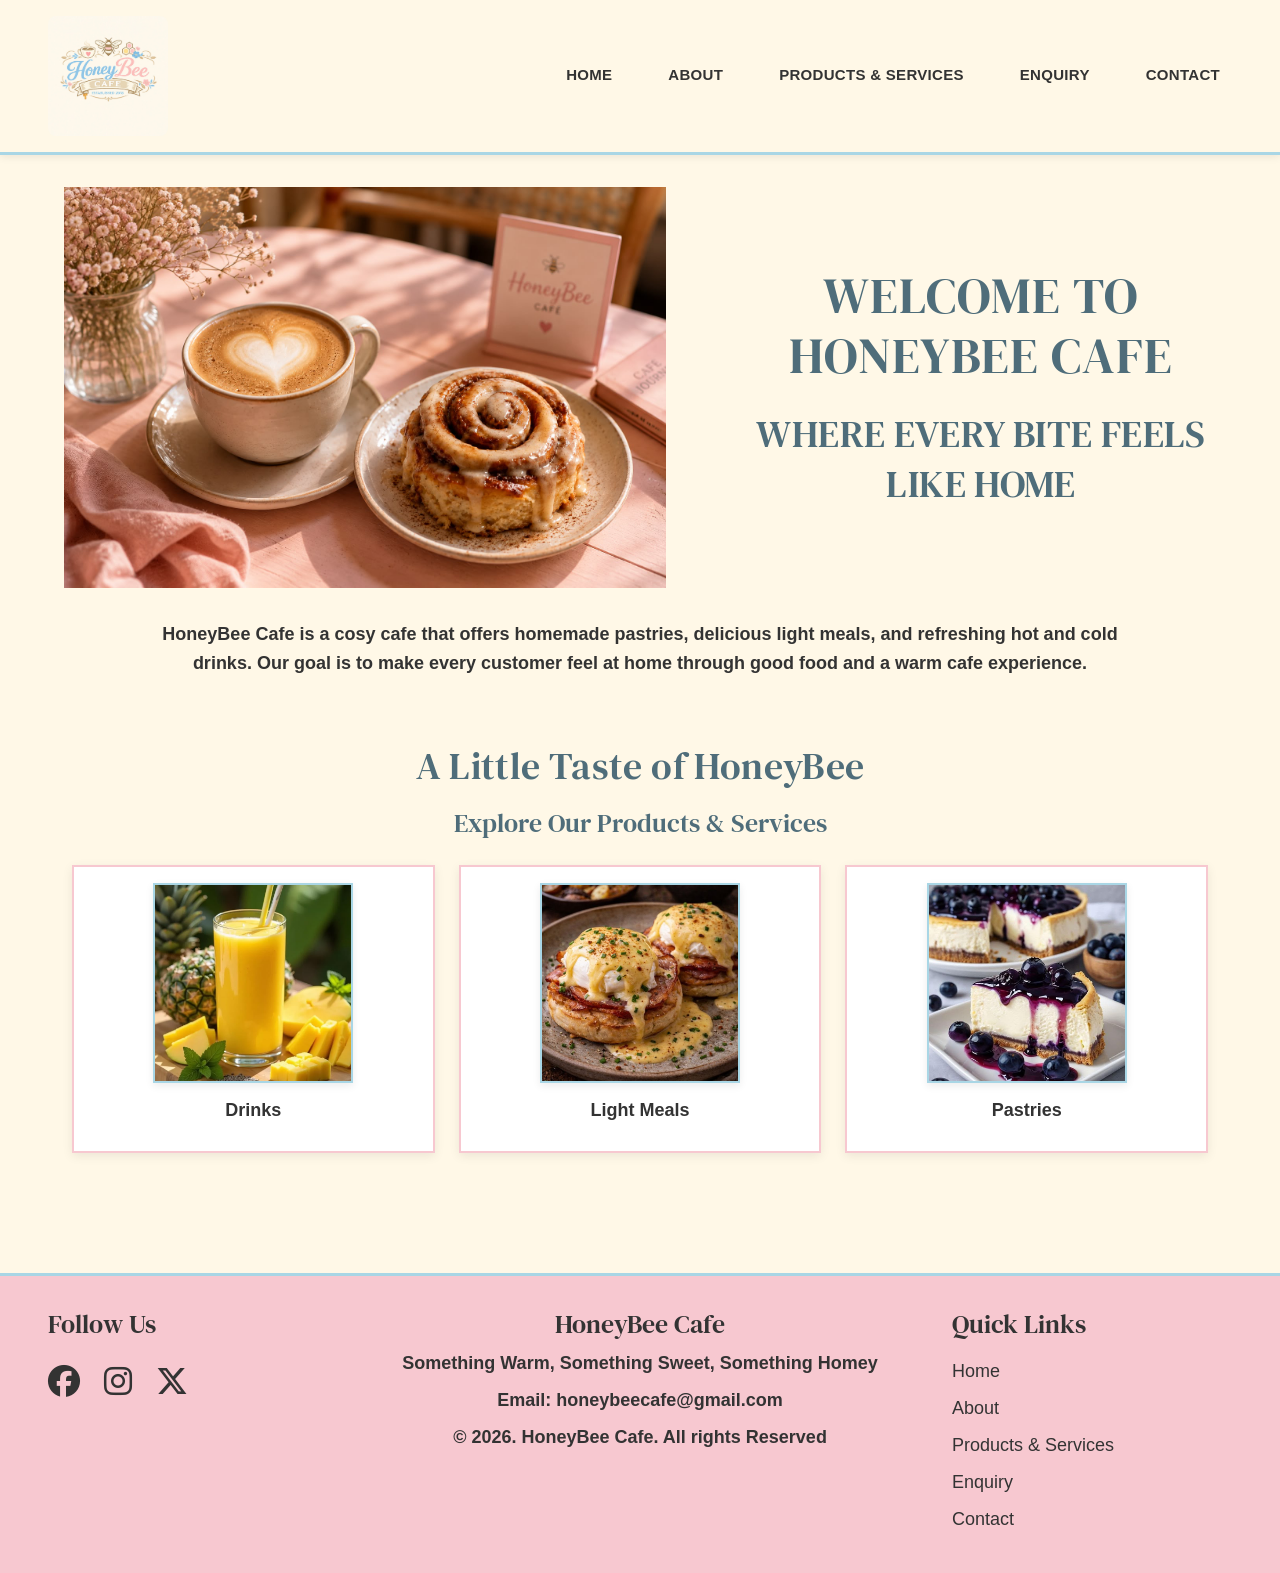
==== commit ad6d377c: "Updated the footer of the website" ====
--- a/index.html
+++ b/index.html
@@ -95,13 +95,10 @@
 </section>
     </main>
     <!--Footer Section-->
-    <footer>
-        <h3>HoneyBee Cafe</h3>
+<footer>
 
-        <p>Something Warm, Something Sweet, Something Homey</p>
-        <p>Email: honeybeecafe@gmail.com</p>
-        <p>&copy; 2026. HoneyBee Cafe. All rights Reserved</p>
-
+    <!--Left side: Social Media-->
+    <div class="footer-social">
         <h3 class="follow">Follow Us</h3>
 
         <div class="social-icons">
@@ -120,6 +117,27 @@
                 <i class="fa-brands fa-x-twitter"></i>
             </a>
         </div>
-    </footer>
+    </div>
+
+    <!--Middle: HoneyBee Cafe information-->
+    <div class="footer-info">
+        <h3>HoneyBee Cafe</h3>
+
+        <p>Something Warm, Something Sweet, Something Homey</p>
+        <p>Email: honeybeecafe@gmail.com</p>
+        <p>&copy; 2026. HoneyBee Cafe. All rights Reserved</p>
+    </div>
+
+    <!--Right side: Quick Navigation Links-->
+    <div class="quick-links">
+        <h3>Quick Links</h3>
+
+        <a href="./index.html">Home</a>
+        <a href="./pages/about.html">About</a>
+        <a href="./pages/products&services.html">Products & Services</a>
+        <a href="./pages/enquiry.html">Enquiry</a>
+        <a href="./pages/contact.html">Contact</a>
+    </div>
+</footer>
 </body>
 </html>
--- a/assets/css/style.css
+++ b/assets/css/style.css
@@ -250,6 +250,11 @@
     margin: 0 auto;
 }
 
+/* Centres the Explore Our Products & Services heading */
+main > section:nth-of-type(2) h3 {
+    text-align: center;
+}
+
 /* Cafe highlights */
 main > section:nth-of-type(3) {
     text-align: center;
@@ -311,6 +316,48 @@
 footer p {
     max-width: 900px;
     margin: 0.5rem auto;
+}
+
+/* Footer three-column layout */
+footer {
+    display: grid;
+    grid-template-columns: 1fr 2fr 1fr;
+    align-items: start;
+    gap: 2rem;
+    text-align: center;
+}
+
+/* Left side of the footer */
+.footer-social {
+    text-align: left;
+}
+
+/* Middle section of the footer */
+.footer-info {
+    text-align: center;
+}
+
+/* Right side of the footer */
+.quick-links {
+    text-align: left;
+}
+
+/* Quick Links heading */
+.quick-links h3 {
+    margin-bottom: 1rem;
+}
+
+/* Quick Links are displayed one underneath another */
+.quick-links a {
+    display: block;
+    margin-bottom: 0.5rem;
+    color: var(--dark-text);
+}
+
+/* Changes Quick Link colour when hovered */
+.quick-links a:hover {
+    color: #5B9BD5;
+    text-decoration: underline;
 }
 
 /* About page layout */
@@ -755,6 +802,24 @@
         width: 100%;
         height: 350px;
         min-height: 300px;
+    }
+
+     /* Changes the footer to one column on small screens */
+    footer {
+        grid-template-columns: 1fr;
+        text-align: center;
+    }
+
+    /* Centres the footer sections on small screens */
+    .footer-social,
+    .footer-info,
+    .quick-links {
+        text-align: center;
+    }
+
+    /* Centres the social media icons */
+    .social-icons {
+        justify-content: center;
     }
 }
 
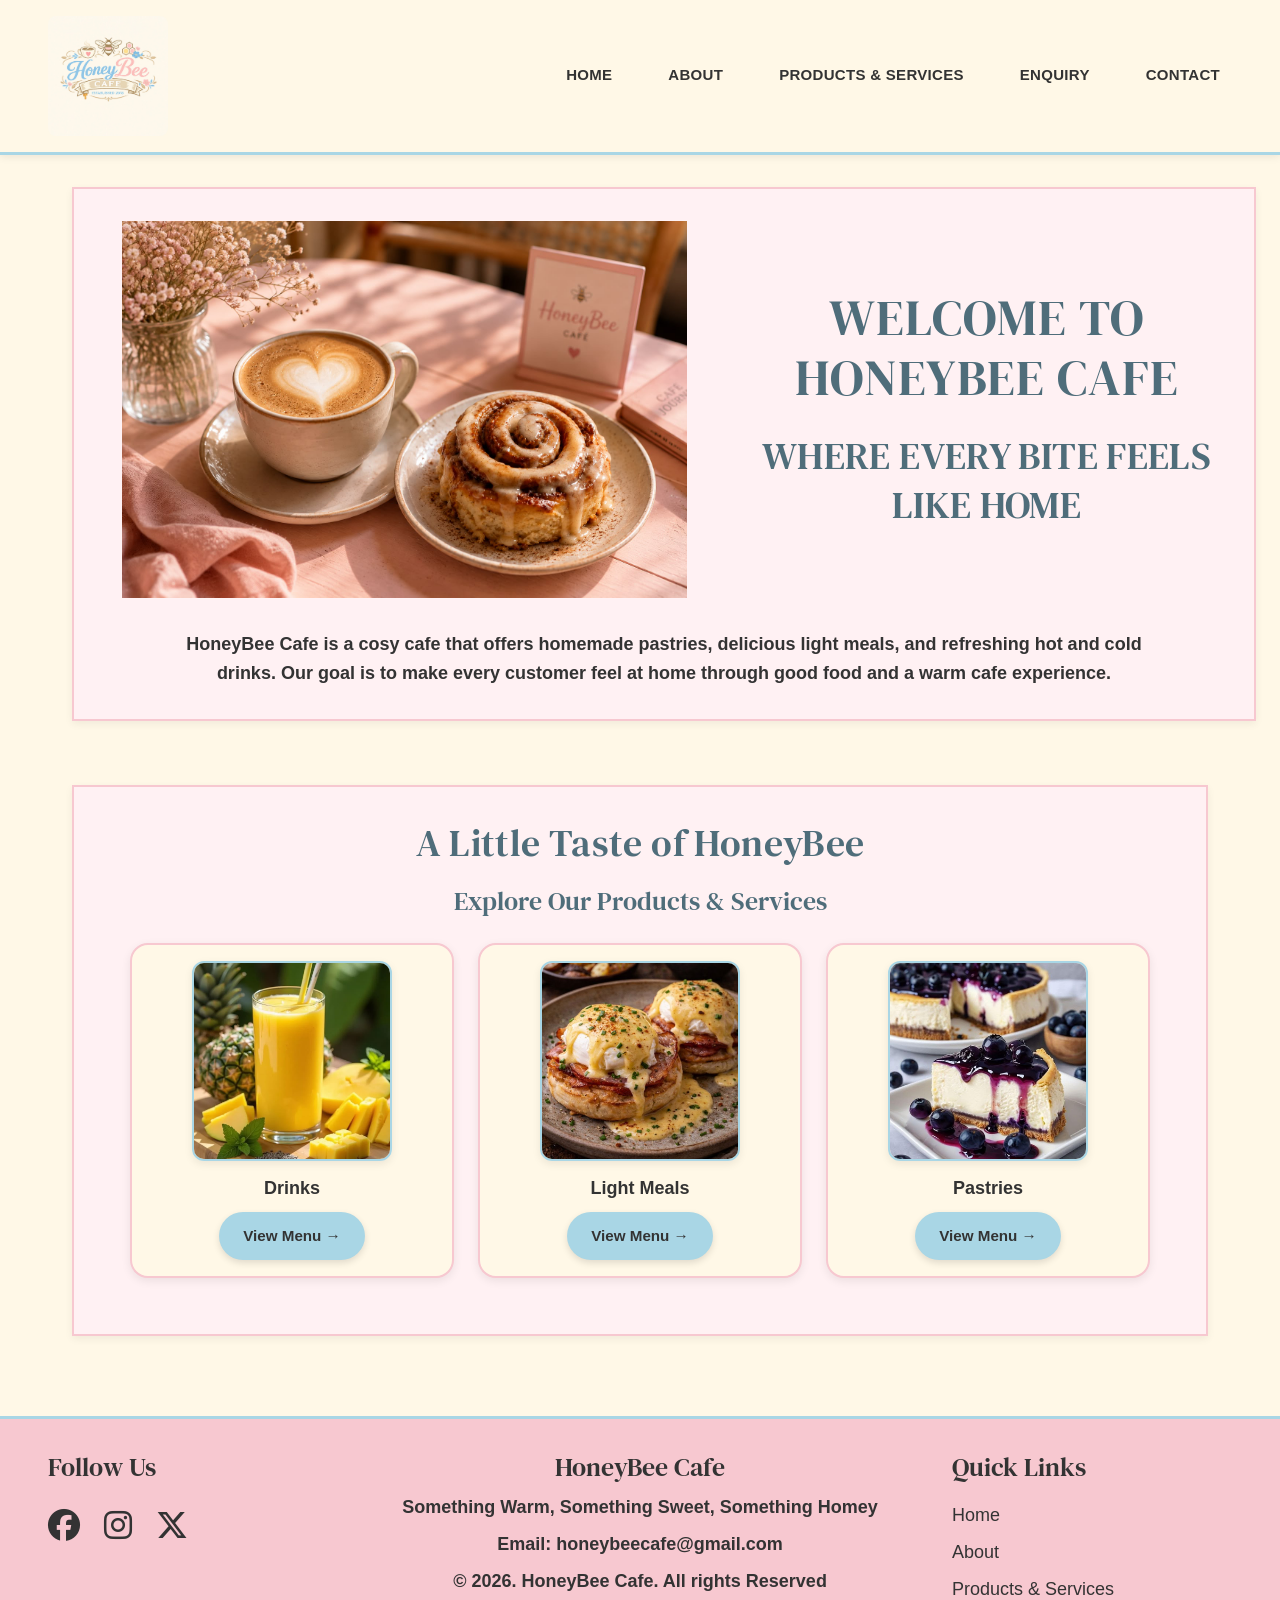
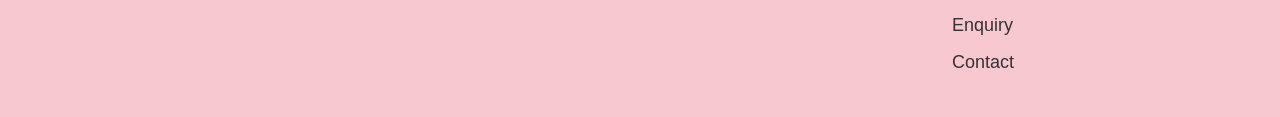
==== commit cdbcb096: "Updated index.html & style.css Made the menu pictures on the home page look more clickable" ====
--- a/index.html
+++ b/index.html
@@ -64,34 +64,36 @@
     <h2>A Little Taste of HoneyBee</h2>
     <h3>Explore Our Products & Services</h3>
 
-    <table>
-        <tr>
-            <!--Drinks-->
-            <td>
-                <a href="./pages/products&services.html#drinks">
-                    <img src="./assets/images/Pineapple Juice.jpeg" alt="Pineapple Juice" width="200" height="250">
-                    <h3>Drinks</h3>
-                </a>
-            </td>
+    <table class="home-menu-table">
+    <tr>
+        <!-- Drinks -->
+        <td>
+            <a class="home-menu-card" href="./pages/products&services.html#drinks">
+                <img src="./assets/images/Pineapple Juice.jpeg" alt="Pineapple Juice" width="200" height="250">
+                <h3>Drinks</h3>
+                <span class="home-menu-button">View Menu &rarr;</span>
+            </a>
+        </td>
 
-            <!--Light Meals-->
-            <td>
-                <a href="./pages/products&services.html#light-meals">
-                    <img src="./assets/images/Egg Benedict.jpeg" alt="Egg Benedict" width="200" height="250">
-                    <h3>Light Meals</h3>
-                </a>
-            </td>
+        <!-- Light Meals -->
+        <td>
+            <a class="home-menu-card" href="./pages/products&services.html#light-meals">
+                <img src="./assets/images/Egg Benedict.jpeg" alt="Egg Benedict" width="200" height="250">
+                <h3>Light Meals</h3>
+                <span class="home-menu-button">View Menu &rarr;</span>
+            </a>
+        </td>
 
-            <!--Pastries-->
-            <td>
-                <a href="./pages/products&services.html#pastries">
-                    <img src="./assets/images/Bluberry Cheesecake.jpeg" alt="Blueberry Cheesecake" width="200" height="250">
-                    <h3>Pastries</h3>
-                </a>
-            </td>
-
-        </tr>
-    </table>
+        <!-- Pastries -->
+        <td>
+            <a class="home-menu-card" href="./pages/products&services.html#pastries">
+                <img src="./assets/images/Bluberry Cheesecake.jpeg" alt="Blueberry Cheesecake" width="200" height="250">
+                <h3>Pastries</h3>
+                <span class="home-menu-button">View Menu &rarr;</span>
+            </a>
+        </td>
+    </tr>
+</table>
 </section>
     </main>
     <!--Footer Section-->
--- a/assets/css/style.css
+++ b/assets/css/style.css
@@ -10,6 +10,7 @@
 :root {
     --baby-blue: #A9D6E5;
     --baby-pink: #F7C8D0;
+    --light-pink: #FFF1F3;
     --cream-white: #FFF8E7;
     --dark-text: #333333;
     --white: #FFFFFF;
@@ -361,6 +362,15 @@
 }
 
 /* About page layout */
+/* Creates soft information boxes on the About page */
+main section {
+    background-color: var(--light-pink);
+    border: 2px solid var(--baby-pink);
+    padding: 2rem;
+    margin: 0 1.5rem 3rem;
+    box-shadow: 0 3px 8px rgba(0, 0, 0, 0.06);
+}
+
 /* Centres the main About page heading */
 main > h1 {
     text-align: center;
@@ -453,9 +463,13 @@
     margin-bottom: 2rem;
 }
 
-/* Keeps the contact sections readable */
+/* Creates consistent information boxes */
 main section {
-    margin-bottom: 4rem;
+    background-color: var(--light-pink);
+    border: 2px solid var(--baby-pink);
+    padding: 2rem;
+    margin: 0 1.5rem 3rem;
+    box-shadow: 0 3px 8px rgba(0, 0, 0, 0.06);
 }
 
 /* Centres the section headings */
@@ -827,6 +841,16 @@
 .team-member {
     text-align: center;
     margin-bottom: 3rem;
+}
+
+/* Creates a separate card for each team member */
+.team-member {
+    text-align: center;
+    background-color: var(--light-pink);
+    border: 2px solid var(--baby-pink);
+    padding: 2rem;
+    margin: 1rem;
+    box-shadow: 0 3px 8px rgba(0, 0, 0, 0.06);
 }
 
 /* About page - makes team member pictures round */
@@ -977,3 +1001,93 @@
     transition: transform 0.3s ease;
 }
 
+/* HOME PAGE - CLICKABLE MENU CARDS */
+/* Styles only the three homepage menu cards */
+.home-menu-table td {
+    background-color: var(--cream-white);
+    border: 2px solid var(--baby-pink);
+    border-radius: 18px;
+    overflow: hidden;
+    transition: transform 0.3s ease, box-shadow 0.3s ease;
+}
+
+/* Makes the entire card a clickable link */
+.home-menu-card {
+    display: flex;
+    flex-direction: column;
+    align-items: center;
+    gap: 12px;
+    width: 100%;
+    height: 100%;
+    color: var(--dark-text);
+    text-decoration: none;
+    cursor: pointer;
+}
+
+/* Keeps the existing photographs neat */
+.home-menu-card img {
+    border-radius: 12px;
+    max-width: 100%;
+}
+
+/* Styles the category headings */
+.home-menu-card h3 {
+    color: var(--dark-text);
+    text-align: center;
+}
+
+/* Makes the View Menu text look like a button */
+.home-menu-button {
+    display: inline-block;
+    background-color: var(--baby-blue);
+    color: var(--dark-text);
+    padding: 12px 24px;
+    border-radius: 30px;
+    font-family: Arial, sans-serif;
+    font-size: 0.95rem;
+    font-weight: bold;
+    text-align: center;
+    box-shadow: 0 3px 7px rgba(0, 0, 0, 0.12);
+    transition: background-color 0.3s ease, transform 0.3s ease;
+}
+
+/* Lifts the card when the mouse moves over it */
+.home-menu-table td:hover {
+    transform: translateY(-7px);
+    box-shadow: 0 10px 20px rgba(0, 0, 0, 0.16);
+    border-color: var(--baby-blue);
+}
+
+/* Changes the button colour when hovering over the card */
+.home-menu-card:hover .home-menu-button {
+    background-color: var(--baby-pink);
+    transform: scale(1.05);
+}
+
+/* Shows keyboard users which card is selected */
+.home-menu-card:focus-visible {
+    outline: 3px solid #367C99;
+    outline-offset: 5px;
+    border-radius: 10px;
+}
+
+/* Gives feedback when a card is pressed */
+.home-menu-card:active .home-menu-button {
+    transform: scale(0.97);
+}
+
+/* Keeps the buttons comfortable to use on smaller screens */
+@media (max-width: 480px) {
+    .home-menu-button {
+        padding: 10px 20px;
+        font-size: 0.9rem;
+    }
+}
+
+/* Reduces movement for visitors who prefer fewer animations */
+@media (prefers-reduced-motion: reduce) {
+    .home-menu-table td,
+    .home-menu-button {
+        transition: none;
+    }
+}
